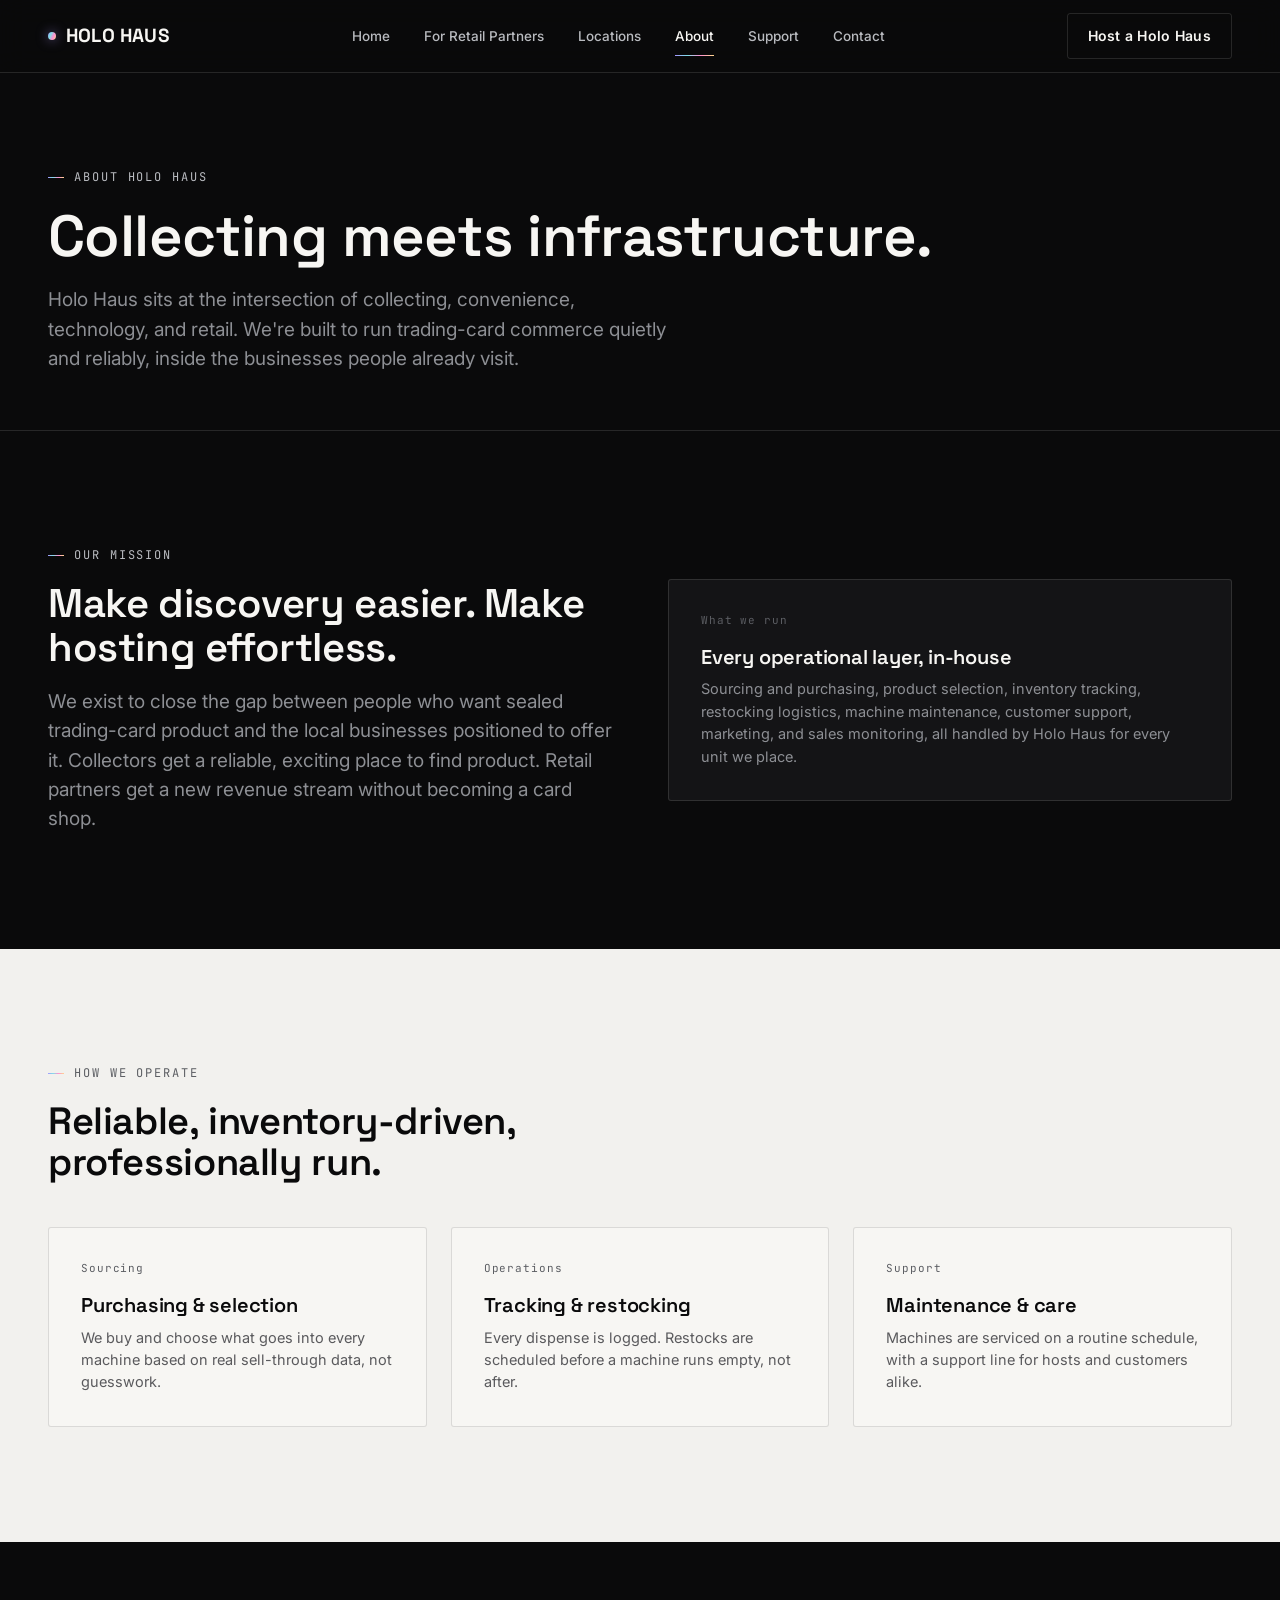
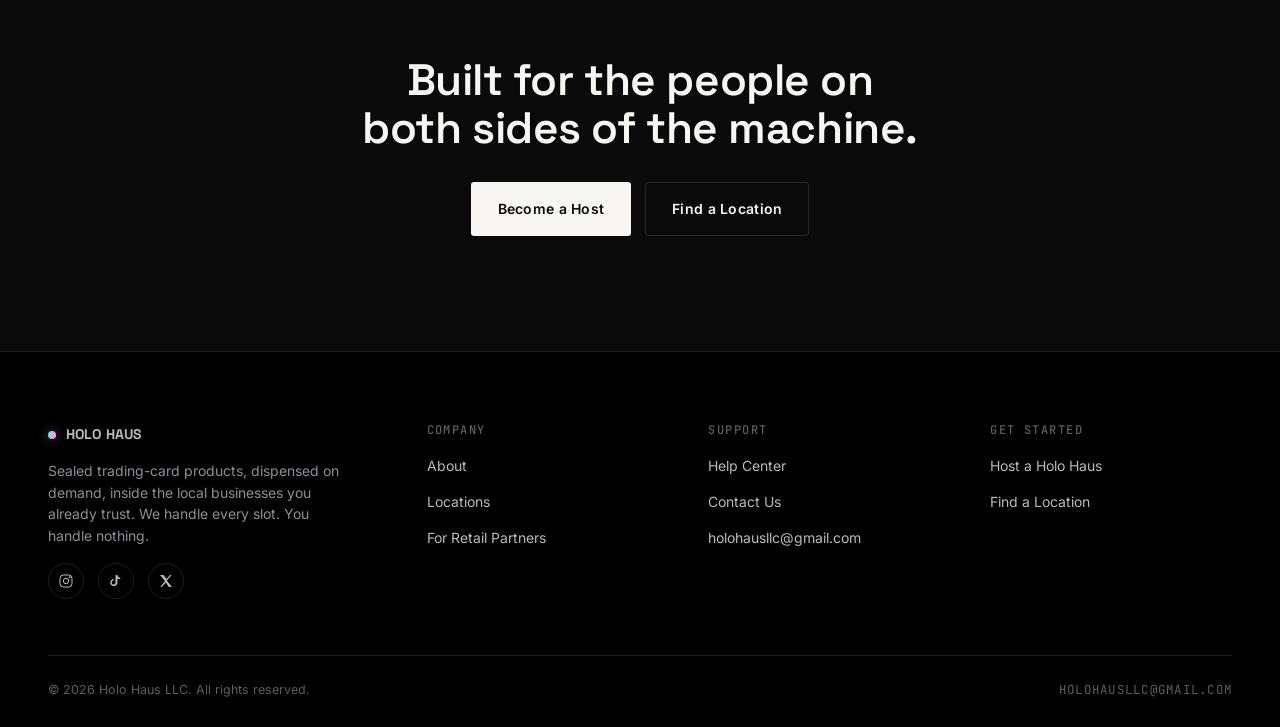
==== about.html @ e22b62ea "Add files via upload" ====
<!DOCTYPE html>
<html lang="en">
<head>
<meta charset="UTF-8">
<meta name="viewport" content="width=device-width, initial-scale=1.0">
<title>About | Holo Haus</title>
<meta name="description" content="Holo Haus combines collecting, convenience, technology, and retail, making trading-card products easier to discover while creating value for retail partners.">
<link rel="stylesheet" href="styles.css">
</head>
<body>

<header class="nav">
  <div class="container">
    <a href="index.html" class="logo"><span class="dot"></span>HOLO HAUS</a>
    <nav class="nav-links" id="navLinks">
      <a href="index.html">Home</a>
      <a href="retail-partners.html">For Retail Partners</a>
      <a href="locations.html">Locations</a>
      <a href="about.html" class="active">About</a>
      <a href="support.html">Support</a>
      <a href="contact.html">Contact</a>
    </nav>
    <div class="nav-cta">
      <a href="retail-partners.html" class="btn btn-ghost">Host a Holo Haus</a>
      <button class="nav-toggle" aria-label="Toggle menu" aria-expanded="false">
        <svg viewBox="0 0 24 24" fill="none" stroke="currentColor" stroke-width="1.6"><line x1="3" y1="6" x2="21" y2="6"/><line x1="3" y1="12" x2="21" y2="12"/><line x1="3" y1="18" x2="21" y2="18"/></svg>
      </button>
    </div>
  </div>
</header>

<section class="page-head">
  <div class="container">
    <div class="eyebrow">About Holo Haus</div>
    <h1>Collecting meets infrastructure.</h1>
    <p class="lede">Holo Haus sits at the intersection of collecting, convenience, technology, and retail. We're built to run trading-card commerce quietly and reliably, inside the businesses people already visit.</p>
  </div>
</section>

<section class="section">
  <div class="container">
    <div class="two-col">
      <div class="reveal">
        <div class="eyebrow">Our mission</div>
        <h2 style="font-size:clamp(26px,3.4vw,40px);">Make discovery easier. Make hosting effortless.</h2>
        <p class="lede" style="margin-top:18px;">We exist to close the gap between people who want sealed trading-card product and the local businesses positioned to offer it. Collectors get a reliable, exciting place to find product. Retail partners get a new revenue stream without becoming a card shop.</p>
      </div>
      <div class="reveal">
        <div class="foil-card">
          <span class="tag">What we run</span>
          <h3>Every operational layer, in-house</h3>
          <p style="margin-top:8px;">Sourcing and purchasing, product selection, inventory tracking, restocking logistics, machine maintenance, customer support, marketing, and sales monitoring, all handled by Holo Haus for every unit we place.</p>
        </div>
      </div>
    </div>
  </div>
</section>

<section class="section section-light">
  <div class="container">
    <div class="eyebrow">How we operate</div>
    <h2 style="font-size:clamp(26px,3.2vw,38px); max-width:22ch;">Reliable, inventory-driven, professionally run.</h2>
    <div class="grid-3 reveal" style="margin-top:44px;">
      <div class="foil-card">
        <span class="tag">Sourcing</span>
        <h3>Purchasing &amp; selection</h3>
        <p>We buy and choose what goes into every machine based on real sell-through data, not guesswork.</p>
      </div>
      <div class="foil-card">
        <span class="tag">Operations</span>
        <h3>Tracking &amp; restocking</h3>
        <p>Every dispense is logged. Restocks are scheduled before a machine runs empty, not after.</p>
      </div>
      <div class="foil-card">
        <span class="tag">Support</span>
        <h3>Maintenance &amp; care</h3>
        <p>Machines are serviced on a routine schedule, with a support line for hosts and customers alike.</p>
      </div>
    </div>
  </div>
</section>

<section class="section">
  <div class="container" style="text-align:center;">
    <h2 style="font-size:clamp(28px,3.6vw,44px); max-width:20ch; margin:0 auto;">Built for the people on both sides of the machine.</h2>
    <div class="btn-row" style="justify-content:center; margin-top:30px;">
      <a href="retail-partners.html" class="btn btn-primary">Become a Host</a>
      <a href="locations.html" class="btn btn-ghost">Find a Location</a>
    </div>
  </div>
</section>

<footer class="footer">
  <div class="container">
    <div class="footer-grid">
      <div class="footer-brand">
        <a href="index.html" class="logo"><span class="dot"></span>HOLO HAUS</a>
        <p>Sealed trading-card products, dispensed on demand, inside the local businesses you already trust. We handle every slot. You handle nothing.</p>
        <div class="footer-social">
          <a href="https://www.instagram.com/holohausllc" target="_blank" rel="noopener" aria-label="Instagram"><svg viewBox="0 0 24 24" fill="none" stroke="currentColor" stroke-width="1.5"><rect x="3" y="3" width="18" height="18" rx="5"/><circle cx="12" cy="12" r="4"/><circle cx="17.5" cy="6.5" r="1"/></svg></a>
          <a href="#" aria-label="TikTok"><svg viewBox="0 0 24 24" fill="currentColor"><path d="M14 3c.5 2.3 2 3.8 4.3 4v2.4c-1.5 0-2.9-.4-4.1-1.2v6.1c0 3-2.4 5.4-5.4 5.4S3.4 17.3 3.4 14.3c0-2.9 2.2-5.2 5-5.4v2.5a2.9 2.9 0 1 0 2.9 2.9V3H14z"/></svg></a>
          <a href="#" aria-label="X"><svg viewBox="0 0 24 24" fill="currentColor"><path d="M3 3l7.5 9.1L3.4 21h2.3l6-6.6 4.6 6.6H21l-7.8-9.6L20.4 3h-2.3l-5.5 6-4.2-6H3z"/></svg></a>
        </div>
      </div>
      <div>
        <h4>Company</h4>
        <ul>
          <li><a href="about.html">About</a></li>
          <li><a href="locations.html">Locations</a></li>
          <li><a href="retail-partners.html">For Retail Partners</a></li>
        </ul>
      </div>
      <div>
        <h4>Support</h4>
        <ul>
          <li><a href="support.html">Help Center</a></li>
          <li><a href="contact.html">Contact Us</a></li>
          <li><a href="mailto:holohausllc@gmail.com">holohausllc@gmail.com</a></li>
        </ul>
      </div>
      <div>
        <h4>Get Started</h4>
        <ul>
          <li><a href="retail-partners.html">Host a Holo Haus</a></li>
          <li><a href="locations.html">Find a Location</a></li>
        </ul>
      </div>
    </div>
    <div class="footer-bottom">
      <span>© 2026 Holo Haus LLC. All rights reserved.</span>
      <span class="mono">HOLOHAUSLLC@GMAIL.COM</span>
    </div>
  </div>
</footer>

<script src="script.js"></script>
</body>
</html>
---- styles.css ----
/* ============================================================
   HOLO HAUS Design System
   Black/white premium collectible-tech palette with
   holographic foil accents used sparingly as light, not color.
   ============================================================ */

@import url('https://fonts.googleapis.com/css2?family=Space+Grotesk:wght@400;500;600;700&family=Inter:wght@400;500;600&family=JetBrains+Mono:wght@400;500&display=swap');

:root{
  --black-deep:#000000;
  --black:#0a0a0b;
  --black-soft:#141416;
  --paper:#f2f1ee;
  --white:#f7f6f3;
  --chrome:#b9bbc0;
  --chrome-dim:#5c5e63;
  --ink-mute:#8d8f94;
  --line:rgba(247,246,243,0.12);
  --line-soft:rgba(10,10,11,0.12);

  --holo-1:#a693ff;
  --holo-2:#7fe0e8;
  --holo-3:#ff8fd1;
  --holo-4:#ffd98a;
  --holo-grad:linear-gradient(115deg,var(--holo-1) 0%,var(--holo-2) 32%,var(--holo-3) 64%,var(--holo-4) 100%);

  --radius:3px;
  --container:1240px;
  --ease:cubic-bezier(.16,.8,.24,1);
}

*{box-sizing:border-box;}
html{scroll-behavior:smooth;}
body{
  margin:0;
  background:var(--black);
  color:var(--white);
  font-family:'Inter',sans-serif;
  font-size:16px;
  line-height:1.55;
  -webkit-font-smoothing:antialiased;
}
img,svg{display:block;max-width:100%;}
a{color:inherit;text-decoration:none;}
ul{list-style:none;margin:0;padding:0;}
button{font-family:inherit;cursor:pointer;}
h1,h2,h3,h4{
  font-family:'Space Grotesk',sans-serif;
  margin:0;
  font-weight:600;
  letter-spacing:-0.01em;
  line-height:1.08;
}
p{margin:0;}

.mono{
  font-family:'JetBrains Mono',monospace;
  letter-spacing:0.02em;
}

@media (prefers-reduced-motion: reduce){
  *{animation-duration:0.001ms !important; animation-iteration-count:1 !important; transition-duration:0.001ms !important; scroll-behavior:auto !important;}
}

/* ---------- layout helpers ---------- */
.container{
  max-width:var(--container);
  margin:0 auto;
  padding:0 28px;
}
.section{
  padding:clamp(64px,9vw,132px) 0;
  position:relative;
}
.section-light{background:var(--paper); color:var(--black);}
.section-light h1,.section-light h2,.section-light h3{color:var(--black);}
.section-deep{background:var(--black-deep);}
.hairline{border-top:1px solid var(--line);}
.section-light + .section-light{border-top:1px solid var(--line-soft);}

.eyebrow{
  font-family:'JetBrains Mono',monospace;
  font-size:12px;
  letter-spacing:0.16em;
  text-transform:uppercase;
  color:var(--chrome);
  display:flex;
  align-items:center;
  gap:10px;
  margin-bottom:18px;
}
.section-light .eyebrow{color:var(--chrome-dim);}
.eyebrow::before{
  content:"";
  width:16px;height:1px;
  background:var(--holo-grad);
  display:inline-block;
}

.grad-text{
  background:var(--holo-grad);
  -webkit-background-clip:text;
  background-clip:text;
  color:transparent;
}

.lede{
  font-size:clamp(16px,1.6vw,19px);
  color:var(--ink-mute);
  max-width:52ch;
}
.section-light .lede{color:#4a4a4d;}

/* ---------- buttons ---------- */
.btn{
  display:inline-flex;
  align-items:center;
  gap:10px;
  padding:15px 26px;
  border-radius:var(--radius);
  font-size:14px;
  font-weight:600;
  letter-spacing:0.02em;
  border:1px solid transparent;
  transition:transform .35s var(--ease), background .35s, border-color .35s, color .35s;
  white-space:nowrap;
}
.btn:hover{transform:translateY(-2px);}
.btn-primary{
  background:var(--white);
  color:var(--black);
}
.btn-primary:hover{background:var(--holo-2);}
.btn-ghost{
  background:transparent;
  color:var(--white);
  border-color:var(--line);
}
.btn-ghost:hover{border-color:var(--chrome);}
.section-light .btn-ghost{color:var(--black); border-color:var(--line-soft);}
.section-light .btn-primary{background:var(--black); color:var(--white);}
.section-light .btn-primary:hover{background:var(--holo-1); color:var(--black);}

.btn-row{display:flex; gap:14px; flex-wrap:wrap;}
.btn-arrow{transition:transform .3s var(--ease);}
.btn:hover .btn-arrow{transform:translateX(3px);}

/* ---------- nav ---------- */
.nav{
  position:fixed; top:0; left:0; right:0; z-index:100;
  background:rgba(10,10,11,0.72);
  backdrop-filter:blur(14px);
  border-bottom:1px solid var(--line);
}
.nav .container{
  display:flex; align-items:center; justify-content:space-between;
  height:72px;
}
.logo{
  font-family:'Space Grotesk',sans-serif;
  font-weight:700;
  font-size:19px;
  letter-spacing:0.01em;
  display:flex; align-items:center; gap:10px;
}
.logo .dot{
  width:8px;height:8px;border-radius:50%;
  background:var(--holo-grad);
  box-shadow:0 0 12px rgba(166,147,255,0.6);
}
.nav-links{display:flex; align-items:center; gap:34px;}
.nav-links a{
  font-size:13.5px; font-weight:500; color:var(--chrome);
  position:relative; padding:4px 0;
  transition:color .25s;
}
.nav-links a:hover, .nav-links a.active{color:var(--white);}
.nav-links a.active::after{
  content:""; position:absolute; left:0; right:0; bottom:-6px; height:1px;
  background:var(--holo-grad);
}
.nav-cta{display:flex; align-items:center; gap:16px;}
.nav .btn{padding:11px 20px;}
.nav-toggle{display:none; background:none; border:none; color:var(--white); padding:8px;}
.nav-toggle svg{width:22px;height:22px;}

@media (max-width:920px){
  .nav-links{
    position:fixed; inset:72px 0 0 0; background:var(--black-deep);
    flex-direction:column; align-items:flex-start; gap:0;
    padding:12px 28px 28px;
    transform:translateY(-8px);
    opacity:0; pointer-events:none;
    transition:opacity .3s var(--ease), transform .3s var(--ease);
    border-top:1px solid var(--line);
  }
  .nav-links.open{opacity:1; pointer-events:auto; transform:translateY(0);}
  .nav-links a{width:100%; padding:15px 0; border-bottom:1px solid var(--line); font-size:16px;}
  .nav-toggle{display:block;}
  .nav-cta .btn-ghost{display:none;}
}

/* ---------- footer ---------- */
.footer{
  background:var(--black-deep);
  border-top:1px solid var(--line);
  padding:72px 0 28px;
}
.footer-grid{
  display:grid;
  grid-template-columns:1.4fr 1fr 1fr 1fr;
  gap:40px;
  padding-bottom:56px;
}
.footer-brand p{color:var(--ink-mute); font-size:14px; max-width:34ch; margin-top:14px;}
.footer h4{
  font-family:'JetBrains Mono',monospace; font-size:12px;
  letter-spacing:0.12em; text-transform:uppercase; color:var(--chrome-dim);
  margin-bottom:16px; font-weight:500;
}
.footer ul li{margin-bottom:11px;}
.footer a{font-size:14px; color:var(--chrome); transition:color .2s;}
.footer a:hover{color:var(--white);}
.footer-social{display:flex; gap:14px; margin-top:16px;}
.footer-social a{
  width:36px;height:36px; display:flex; align-items:center; justify-content:center;
  border:1px solid var(--line); border-radius:50%; transition:border-color .2s, background .2s;
}
.footer-social a:hover{border-color:var(--chrome); background:var(--black-soft);}
.footer-social svg{width:16px;height:16px;}
.footer-bottom{
  display:flex; justify-content:space-between; align-items:center;
  padding-top:24px; border-top:1px solid var(--line);
  font-size:12.5px; color:var(--chrome-dim); flex-wrap:wrap; gap:10px;
}
@media (max-width:820px){
  .footer-grid{grid-template-columns:1fr 1fr; row-gap:36px;}
}
@media (max-width:520px){
  .footer-grid{grid-template-columns:1fr;}
}

/* ---------- hero vending illustration (signature element) ---------- */
.vend-unit{
  position:relative;
  background:linear-gradient(180deg,#0e0e10,#000);
  border:1px solid var(--line);
  border-radius:6px;
  padding:14px;
  box-shadow:0 60px 120px -40px rgba(0,0,0,0.8);
}
.vend-unit::before{
  content:"";
  position:absolute; inset:0;
  border-radius:6px;
  padding:1px;
  background:linear-gradient(135deg, rgba(255,255,255,0.18), rgba(255,255,255,0) 40%);
  -webkit-mask:linear-gradient(#000 0 0) content-box, linear-gradient(#000 0 0);
  -webkit-mask-composite:xor; mask-composite:exclude;
  pointer-events:none;
}
.vend-grid{
  display:grid;
  grid-template-columns:repeat(4,1fr);
  gap:8px;
}
.vend-slot{
  aspect-ratio:0.7;
  border-radius:2px;
  position:relative;
  overflow:hidden;
  background:#08080a;
  border:1px solid rgba(255,255,255,0.06);
}
.vend-slot .card{
  position:absolute; inset:6%;
  border-radius:2px;
  background:var(--holo-grad);
  opacity:0.9;
  filter:saturate(1.3);
}
.vend-slot .card::after{
  content:"";
  position:absolute; inset:0;
  background:repeating-linear-gradient(115deg, rgba(0,0,0,0.18) 0 2px, transparent 2px 6px);
  mix-blend-mode:multiply;
}
.vend-slot .code{
  position:absolute; bottom:4px; left:5px;
  font-family:'JetBrains Mono',monospace;
  font-size:8px; color:rgba(255,255,255,0.55);
  letter-spacing:0.05em;
}
.vend-slot.empty{background:#0c0c0e;}
.vend-slot.empty .card{display:none;}
.vend-slot.empty::after{
  content:"·"; position:absolute; inset:0; display:flex; align-items:center; justify-content:center;
  color:var(--chrome-dim); font-size:18px;
}
.vend-glass{
  position:absolute; inset:14px;
  background:linear-gradient(120deg, rgba(255,255,255,0.06) 0%, rgba(255,255,255,0) 30%, rgba(255,255,255,0.03) 55%, rgba(255,255,255,0) 80%);
  pointer-events:none;
}
.vend-scan{
  position:absolute; left:14px; right:14px; height:40%;
  background:linear-gradient(180deg, rgba(255,255,255,0.09), rgba(255,255,255,0));
  animation:scan 7s ease-in-out infinite;
  pointer-events:none;
}
@keyframes scan{
  0%,100%{ top:0; opacity:0;}
  8%{opacity:1;}
  50%{ top:60%; opacity:0.5;}
  92%{opacity:1;}
}
.vend-base{
  margin-top:10px;
  height:46px;
  border-radius:2px;
  background:linear-gradient(180deg,#111113,#000);
  border:1px solid rgba(255,255,255,0.06);
  display:flex; align-items:center; justify-content:space-between;
  padding:0 14px;
}
.vend-base .led{
  width:6px;height:6px;border-radius:50%;
  background:#7fe0e8; box-shadow:0 0 8px #7fe0e8;
  animation:blink 2.6s ease-in-out infinite;
}
@keyframes blink{0%,100%{opacity:1;}50%{opacity:0.3;}}
.vend-base .slot-out{
  width:64px; height:14px; border-radius:2px;
  background:#000; border:1px solid rgba(255,255,255,0.1);
}

/* ---------- foil card component (signature, reused site-wide) ---------- */
.foil-card{
  position:relative;
  background:var(--black-soft);
  border:1px solid var(--line);
  border-radius:var(--radius);
  padding:32px;
  overflow:hidden;
  transition:border-color .4s var(--ease), transform .4s var(--ease);
}
.foil-card::before{
  content:"";
  position:absolute; inset:-40%;
  background:var(--holo-grad);
  opacity:0;
  transform:translateX(-30%) rotate(8deg);
  filter:blur(30px);
  transition:opacity .5s var(--ease);
  pointer-events:none;
}
.foil-card:hover{border-color:rgba(255,255,255,0.28); transform:translateY(-4px);}
.foil-card:hover::before{opacity:0.16;}
.foil-card > *{position:relative; z-index:1;}
.foil-card .tag{
  font-family:'JetBrains Mono',monospace; font-size:11px; color:var(--chrome-dim);
  letter-spacing:0.08em; margin-bottom:18px; display:block;
}
.foil-card h3{font-size:20px; margin-bottom:10px;}
.foil-card p{color:var(--ink-mute); font-size:14.5px;}

.section-light .foil-card{background:var(--white); border-color:var(--line-soft);}
.section-light .foil-card p{color:#5a5a5d;}
.section-light .foil-card:hover{border-color:rgba(0,0,0,0.2);}

/* ---------- grids ---------- */
.grid-3{display:grid; grid-template-columns:repeat(3,1fr); gap:24px;}
.grid-2{display:grid; grid-template-columns:1fr 1fr; gap:24px;}
.grid-4{display:grid; grid-template-columns:repeat(4,1fr); gap:20px;}
@media (max-width:920px){
  .grid-3{grid-template-columns:1fr 1fr;}
  .grid-4{grid-template-columns:1fr 1fr;}
}
@media (max-width:640px){
  .grid-3,.grid-2,.grid-4{grid-template-columns:1fr;}
}

/* ---------- header block shared across pages ---------- */
.page-head{
  padding:168px 0 56px;
  border-bottom:1px solid var(--line);
}
.page-head h1{font-size:clamp(34px,5vw,58px);}
.page-head .lede{margin-top:18px;}

/* ---------- stat / LED ticker bar ---------- */
.led-bar{
  display:grid; grid-template-columns:repeat(4,1fr);
  border:1px solid var(--line); border-radius:var(--radius); overflow:hidden;
}
.led-bar .stat{
  padding:26px 22px; border-right:1px solid var(--line);
  background:var(--black-soft);
}
.led-bar .stat:last-child{border-right:none;}
.led-bar .stat .num{
  font-family:'JetBrains Mono',monospace; font-size:clamp(24px,3vw,34px);
  color:var(--white); font-weight:500;
}
.led-bar .stat .lbl{
  font-family:'JetBrains Mono',monospace; font-size:11px; color:var(--chrome-dim);
  letter-spacing:0.1em; text-transform:uppercase; margin-top:6px;
}
@media (max-width:820px){
  .led-bar{grid-template-columns:1fr 1fr;}
  .led-bar .stat:nth-child(2){border-right:none;}
}
@media (max-width:520px){
  .led-bar{grid-template-columns:1fr;}
  .led-bar .stat{border-right:none !important; border-bottom:1px solid var(--line);}
}

/* ---------- numbered process ---------- */
.process{display:grid; grid-template-columns:repeat(3,1fr); gap:0; border:1px solid var(--line); border-radius:var(--radius); overflow:hidden;}
.process .step{padding:36px 30px; border-right:1px solid var(--line); background:var(--black-soft);}
.process .step:last-child{border-right:none;}
.process .num{font-family:'JetBrains Mono',monospace; font-size:13px; color:var(--chrome-dim);}
.process h3{margin-top:14px; font-size:19px;}
.process p{margin-top:10px; color:var(--ink-mute); font-size:14.5px;}
@media (max-width:820px){
  .process{grid-template-columns:1fr;}
  .process .step{border-right:none; border-bottom:1px solid var(--line);}
  .process .step:last-child{border-bottom:none;}
}

/* ---------- forms ---------- */
.form-panel{
  background:var(--black-soft);
  border:1px solid var(--line);
  border-radius:var(--radius);
  padding:clamp(24px,4vw,48px);
}
.section-light .form-panel{background:var(--white); border-color:var(--line-soft);}
.field-row{display:grid; grid-template-columns:1fr 1fr; gap:18px;}
@media (max-width:640px){.field-row{grid-template-columns:1fr;}}
.field{margin-bottom:20px;}
.field label{
  display:block; font-family:'JetBrains Mono',monospace; font-size:11.5px;
  letter-spacing:0.06em; text-transform:uppercase; color:var(--chrome-dim); margin-bottom:9px;
}
.field input, .field select, .field textarea{
  width:100%; background:transparent; border:1px solid var(--line);
  border-radius:2px; padding:13px 14px; color:var(--white); font-family:'Inter',sans-serif;
  font-size:14.5px; transition:border-color .25s;
}
.section-light .field input, .section-light .field select, .section-light .field textarea{
  color:var(--black); border-color:var(--line-soft);
}
.field input:focus, .field select:focus, .field textarea:focus{
  outline:none; border-color:var(--chrome);
}
.field textarea{resize:vertical; min-height:110px;}
.form-note{font-size:12.5px; color:var(--chrome-dim); margin-top:16px;}
.form-success{
  display:none; padding:18px 20px; border:1px solid rgba(127,224,232,0.4);
  background:rgba(127,224,232,0.06); border-radius:2px; font-size:14px; margin-top:18px;
}
.form-success.show{display:block;}

/* ---------- misc ---------- */
.divider-fade{height:1px; background:linear-gradient(90deg, transparent, var(--line), transparent); border:none; margin:0;}
.tag-pill{
  display:inline-flex; align-items:center; gap:8px;
  border:1px solid var(--line); border-radius:20px; padding:7px 14px;
  font-family:'JetBrains Mono',monospace; font-size:11.5px; color:var(--chrome);
}
.section-light .tag-pill{border-color:var(--line-soft); color:var(--chrome-dim);}

.reveal{opacity:0; transform:translateY(18px); transition:opacity .7s var(--ease), transform .7s var(--ease);}
.reveal.in{opacity:1; transform:translateY(0);}

.two-col{display:grid; grid-template-columns:1fr 1fr; gap:56px; align-items:center;}
@media (max-width:900px){.two-col{grid-template-columns:1fr; gap:36px;}}

.marquee{
  overflow:hidden; border-top:1px solid var(--line); border-bottom:1px solid var(--line);
  padding:22px 0; white-space:nowrap;
}
.marquee-track{display:inline-flex; gap:48px; animation:marquee 28s linear infinite;}
.marquee span{
  font-family:'JetBrains Mono',monospace; font-size:13px; color:var(--chrome-dim);
  letter-spacing:0.08em; text-transform:uppercase;
}
@keyframes marquee{from{transform:translateX(0);} to{transform:translateX(-50%);}}
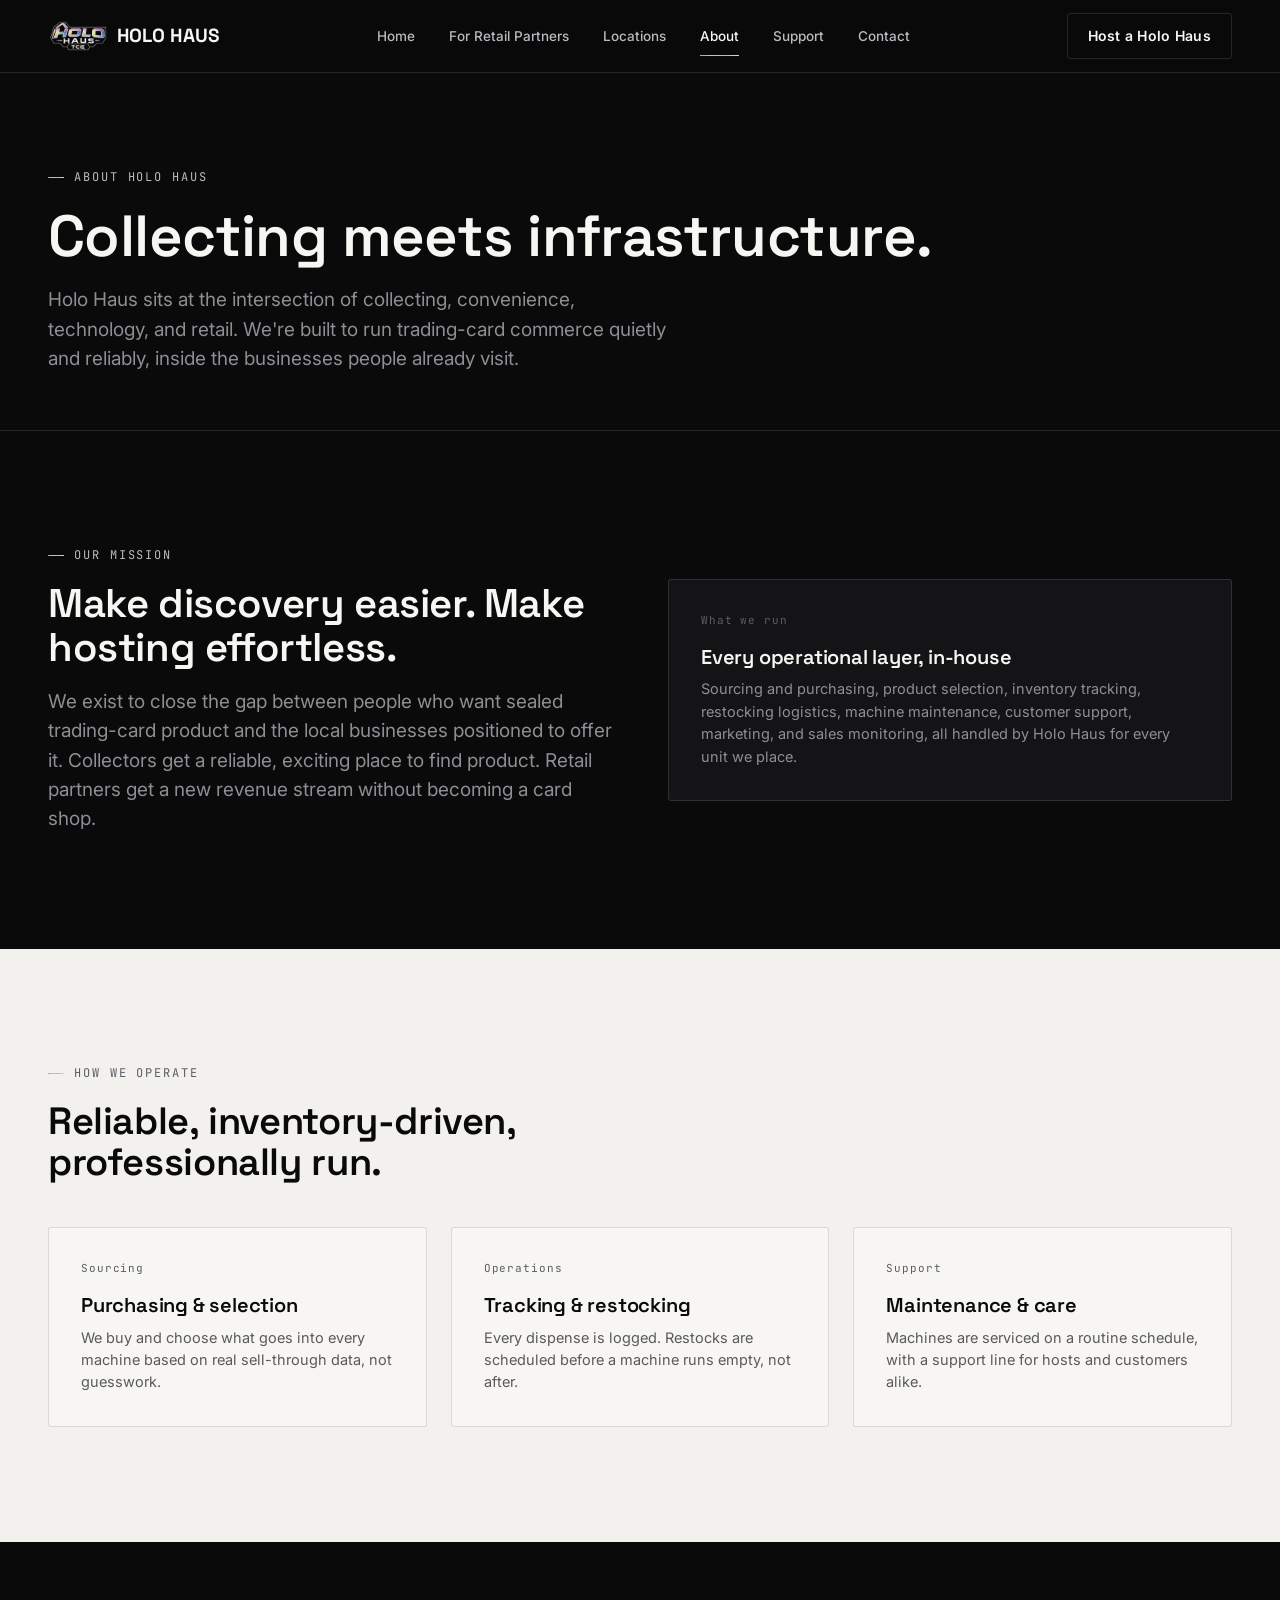
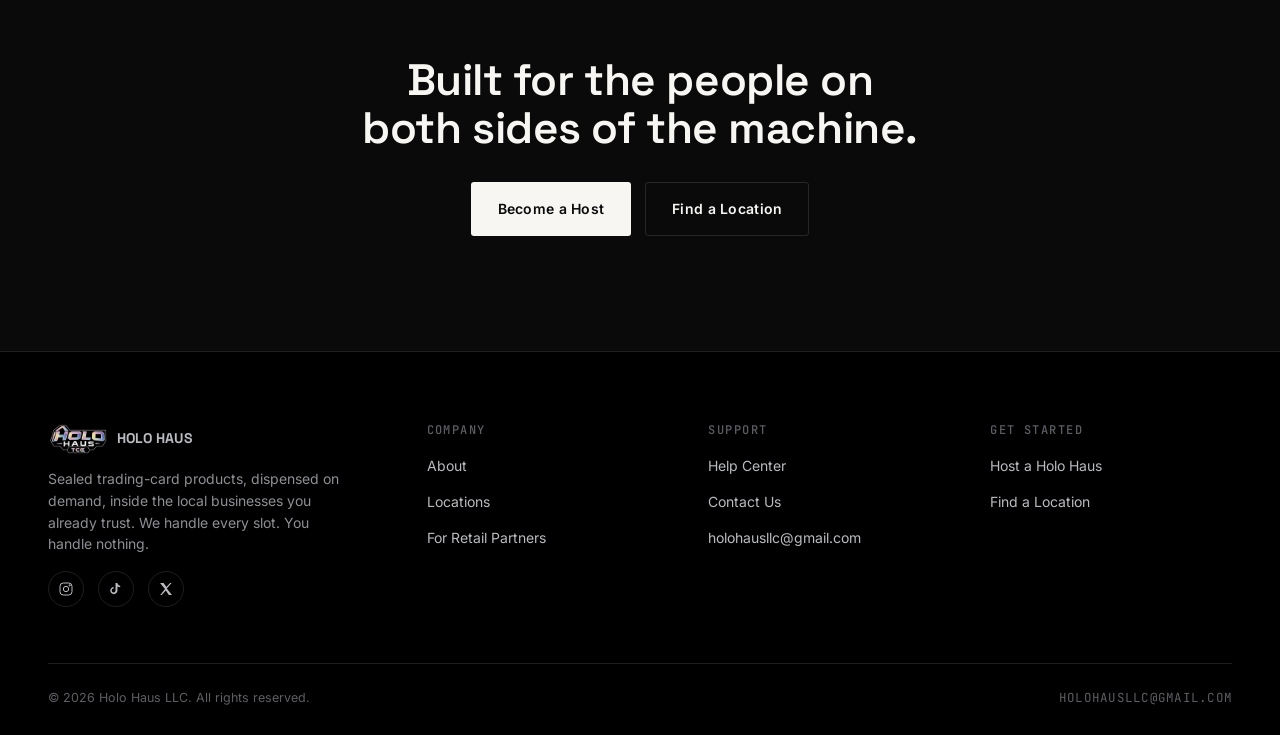
==== commit dee0032b: "Add files via upload" ====
--- a/about.html
+++ b/about.html
@@ -11,7 +11,7 @@
 
 <header class="nav">
   <div class="container">
-    <a href="index.html" class="logo"><span class="dot"></span>HOLO HAUS</a>
+    <a href="index.html" class="logo"><img src="images/logo.png" alt="Holo Haus TCG logo" class="logo-mark">HOLO HAUS</a>
     <nav class="nav-links" id="navLinks">
       <a href="index.html">Home</a>
       <a href="retail-partners.html">For Retail Partners</a>
@@ -94,7 +94,7 @@
   <div class="container">
     <div class="footer-grid">
       <div class="footer-brand">
-        <a href="index.html" class="logo"><span class="dot"></span>HOLO HAUS</a>
+        <a href="index.html" class="logo"><img src="images/logo.png" alt="Holo Haus TCG logo" class="logo-mark">HOLO HAUS</a>
         <p>Sealed trading-card products, dispensed on demand, inside the local businesses you already trust. We handle every slot. You handle nothing.</p>
         <div class="footer-social">
           <a href="https://www.instagram.com/holohausllc" target="_blank" rel="noopener" aria-label="Instagram"><svg viewBox="0 0 24 24" fill="none" stroke="currentColor" stroke-width="1.5"><rect x="3" y="3" width="18" height="18" rx="5"/><circle cx="12" cy="12" r="4"/><circle cx="17.5" cy="6.5" r="1"/></svg></a>
--- a/styles.css
+++ b/styles.css
@@ -162,6 +162,11 @@
   font-size:19px;
   letter-spacing:0.01em;
   display:flex; align-items:center; gap:10px;
+}
+.logo-mark{
+  height:30px;
+  width:auto;
+  display:block;
 }
 .logo .dot{
   width:8px;height:8px;border-radius:50%;
@@ -240,7 +245,44 @@
   .footer-grid{grid-template-columns:1fr;}
 }
 
-/* ---------- hero vending illustration (signature element) ---------- */
+/* ---------- hero photo ---------- */
+.hero-photo{
+  position:relative;
+  border-radius:6px;
+  overflow:hidden;
+  border:1px solid var(--line);
+  box-shadow:0 60px 120px -40px rgba(0,0,0,0.8);
+}
+.hero-photo::before{
+  content:"";
+  position:absolute; inset:0;
+  border-radius:6px;
+  padding:1px;
+  background:linear-gradient(135deg, rgba(255,255,255,0.22), rgba(255,255,255,0) 40%);
+  -webkit-mask:linear-gradient(#000 0 0) content-box, linear-gradient(#000 0 0);
+  -webkit-mask-composite:xor; mask-composite:exclude;
+  pointer-events:none;
+  z-index:2;
+}
+.hero-photo::after{
+  content:"";
+  position:absolute; inset:0;
+  background:linear-gradient(180deg, rgba(0,0,0,0) 55%, rgba(0,0,0,0.35) 100%);
+  pointer-events:none;
+  z-index:1;
+}
+.hero-photo img{
+  width:100%; height:100%;
+  display:block;
+  object-fit:cover;
+  aspect-ratio:3/4;
+}
+@media (max-width:900px){
+  .hero-col{gap:32px;}
+  .hero-photo img{aspect-ratio:4/5;}
+}
+
+/* ---------- vending hero illustration (signature element) ---------- */
 .vend-unit{
   position:relative;
   background:linear-gradient(180deg,#0e0e10,#000);
